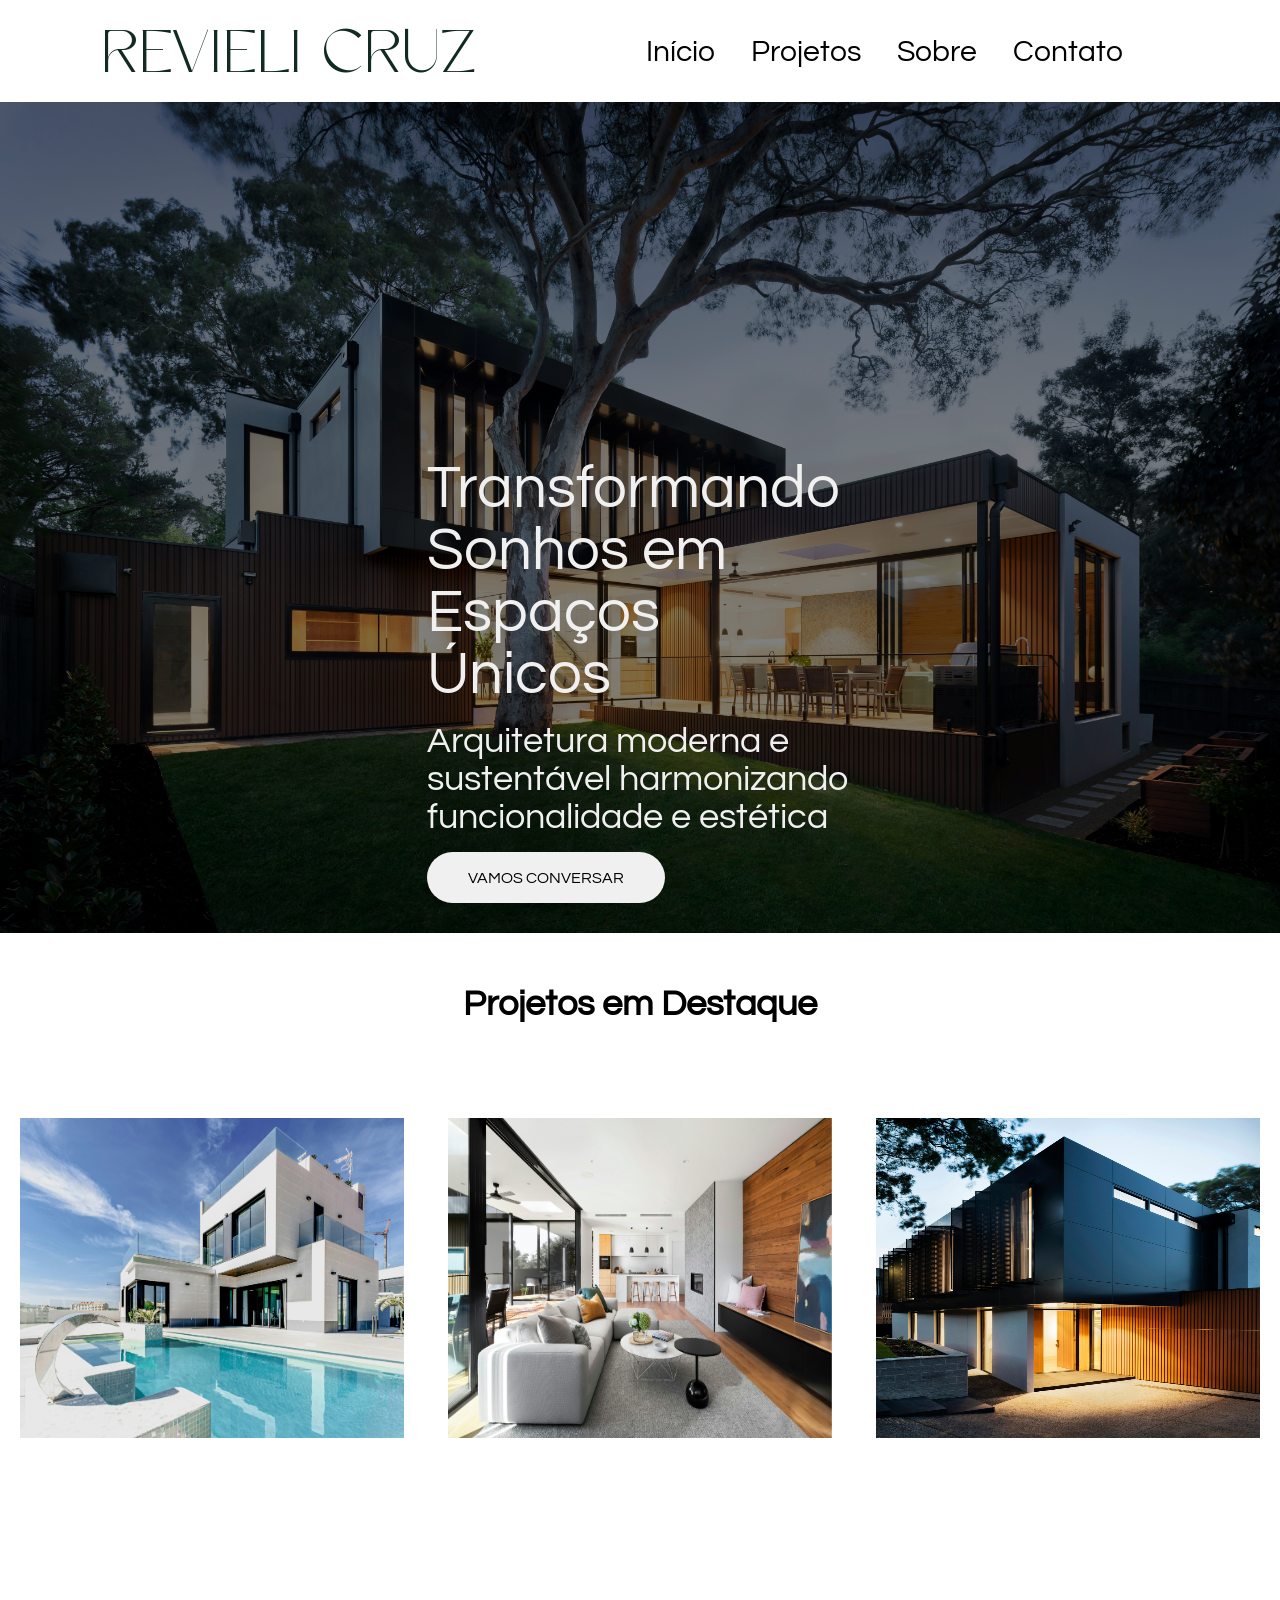
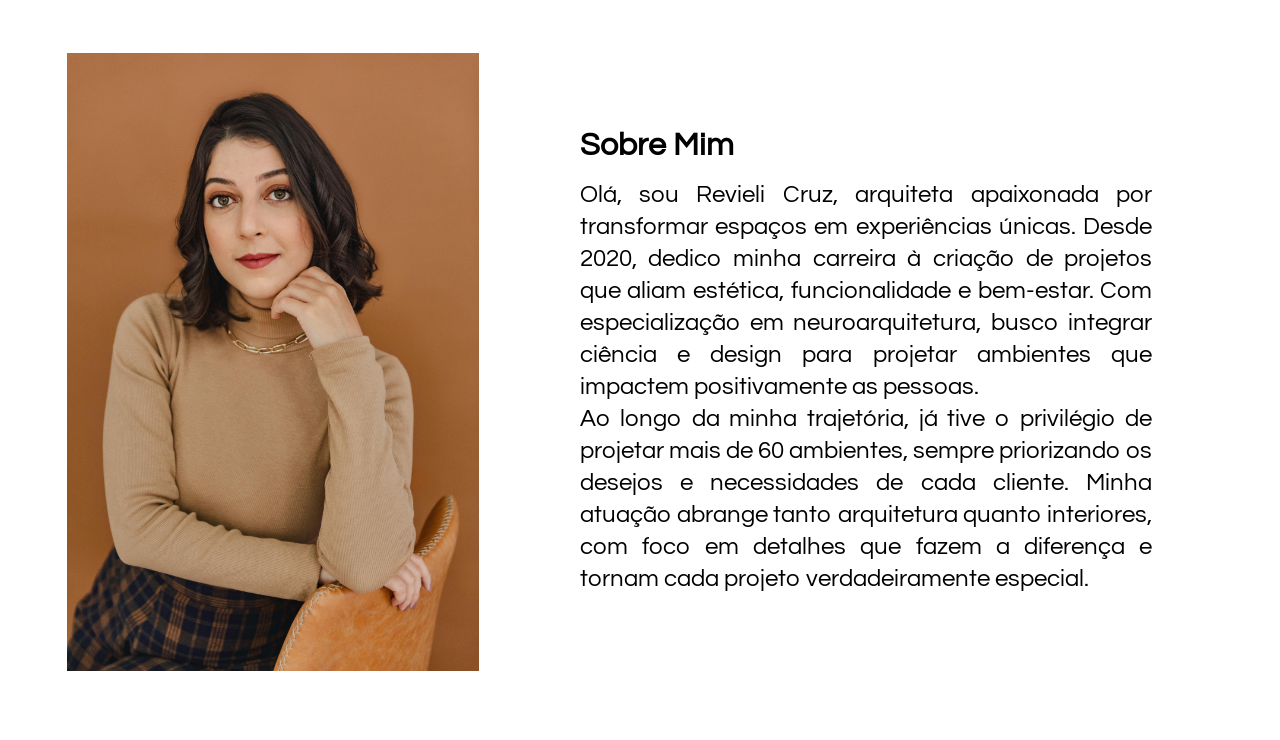
==== index.html @ 4c194ffc "Iniciando o projeto" ====
<!DOCTYPE html>
<html lang="pt-Br">
<head>
    <meta charset="UTF-8">
    <meta http-equiv="X-UA-Compatible" content="IE=edge">
    <meta name="viewport" content="width=device-width, initial-scale=1.0">
    <title>Revieli Cruz Arquitetura</title>
    <link rel="stylesheet" href="/style.css"/>
    <link rel="preconnect" href="https://fonts.googleapis.com">
    <link href="https://fonts.googleapis.com/css2?family=Questrial&display=swap" rel="stylesheet">
</head>

<body>
    <nav class="menu" id="menu">
        <a href="/#" class="logo">
             Revieli Cruz
        </a>

        <ul>
            <li><a href="#">Início</a></li>
            <li><a href="#projects">Projetos</a></li>
            <li><a href="#aboutMe">Sobre</a></li>
            <li><a href="#footer">Contato</a></li>
        </ul>
    </nav>

    <div class="home">
        <div class="background"></div>
        <div class="homeContent">

            <h1>Transformando Sonhos em Espaços Únicos</h1>
            <p>Arquitetura moderna e sustentável harmonizando funcionalidade e estética</p>
            <button class="vamosConversar">VAMOS CONVERSAR</button>
            
        </div>
    </div>

    <div class="projects" id="projects">
        <h1>Projetos em Destaque</h1>
        <div class="projetos">
            <img src="/assets/Projeto-1.jpeg" alt="Projeto 1">
            <img src="/assets/Projeto-2.jpeg" alt="Projeto 2">
            <img src="/assets/Projeto-3.jpeg" alt="Projeto 3">
        </div>
    </div>

    <div class="aboutMe" id="aboutMe">
        <img src="/assets/revieli-cruz.jpeg" alt="Foto de Revieli Cruz">
        <div class="aboutMe-Content">
            <h1>Sobre Mim</h1>
            <p>Olá, sou Revieli Cruz, arquiteta apaixonada por transformar espaços em experiências únicas. Desde 2020, dedico minha carreira à criação de projetos que aliam estética, funcionalidade e bem-estar. Com especialização em neuroarquitetura, busco integrar ciência e design para projetar ambientes que impactem positivamente as pessoas.<br>Ao longo da minha trajetória, já tive o privilégio de projetar mais de 60 ambientes, sempre priorizando os desejos e necessidades de cada cliente. Minha atuação abrange tanto arquitetura quanto interiores, com foco em detalhes que fazem a diferença e tornam cada projeto verdadeiramente especial.</p>
        </div>
        <p></p>
    </div>

    <div class="footer" id="footer">
        <h1>Entre em Contato</h1>
        <div class="socialMedia">

        </div>

        <div class="messageForm">

        </div>
        <p>© 2025 Revieli Cruz Arquitetura. Todos os direitos reservados.</p>
    </div>
    

    <script src="main.js"></script>

</body>
</html>
---- style.css ----
* {
    margin: 0;
    padding: 0;
    box-sizing: border-box;
    font-family: Questrial;
  }

  :root {
    --brand-green: #122B22;
    --brand-brown: #8D6549;
    --brand-white: #F0F0F0;
    --brand-black: #000000;
    --brand-soft-green: #41554E;


      font-size: 62.5%;

  }

  @font-face {
    font-family: 'Metanoia';
    src: url(/fonts/Metanoia/Metanoia.ttf);

  }
  
  .menu {
      display: flex;
      padding: 0;
      margin: 0;
  }

  .logo {
    text-decoration: none;
    font-size: 6rem;
    font-family: Metanoia;
    color: var(--brand-green);
  } 


.menu .logo {
    margin: 2.1131rem 0 2.1131rem 10rem;

}

ul {
    list-style: none;
    display: flex;
    margin: 3.6rem 0 3.6rem 0;
    gap: 3.6rem;
    position: absolute;
    right: 15.7rem;

}

.menu ul li {
    display: inline;
    padding: 0;
}

.menu ul li a {
    text-decoration: none;
    color: var(--brand-black);
    font-size: 3rem;
}

.menu.scrolled {
    position: fixed;
    background-color: var(--brand-green);
    transition: background-color 0.3s ease;

    width: 100%;
    padding: 0;
    margin: 0;
    z-index: 1000;
  }

  .menu.scrolled .logo {
    text-decoration: none;
    font-size: 6rem;
    font-family: Metanoia;
    color: var(--brand-brown);
    transition: color 2s ease;

  } 


  .menu.scrolled .logo {
    margin: 2.1131rem 0 2.1131rem 10rem;

}

.menu.scrolled ul {
    list-style: none;
    display: flex;
    margin: 3.6rem 0 3.6rem 0;
    gap: 3.6rem;
    position: absolute;
    right: 15.7rem;

}

.menu.scrolled ul li {
    display: inline;
    padding: 0;
}

.menu.scrolled ul li a {
    text-decoration: none;
    color: var(--brand-brown);
    font-size: 3rem;
    transition: color 0.3s ease;

}


.home {
    position: relative;
    display: flex;
    flex-direction: column;
    justify-content: center;
    text-align: left;
    width: 100%;
}

.home .background {
    background-image: url(/assets/projeto-principal.jpeg);
    background-size: cover;
    background-position: center;
    display: block;
    align-items: center;
    width: 100%;
    height: 92.3vh;
    filter: brightness(0.5);
}

.home .homeContent{
    width: calc(100% - 42.7rem);
    position: absolute;
    top: 35.6rem;
    left: 42.7rem;
    display: flex;
    flex-direction: column;
    gap: 1.6rem;
    text-align: left;
}

.home .homeContent h1 {
    font-size: 6rem;
    font-weight: normal;
    color: var(--brand-white);
    word-wrap: break-word;    
    width: 50%;
}


.home .homeContent p {
    font-size: 3.6rem;
    font-weight: lighter;
    word-wrap: break-word;
    color: var(--brand-white);
    width: 50%;
}

.home button {

    background-color: var(--brand-white);
    color: var(--brand-black);
    font-size: 1.6rem;
    
    display: flex;
    align-items: center;
    justify-content: center;
    border-radius: 4rem;
    cursor: pointer;
    border: none;
    padding: 1.6rem 3.2rem;

    height: 5.1rem;
    width: 23.8rem;

}

.home button:hover {
    background-color: var(--brand-green);
    color: var(--brand-brown);
    transition: color 0.3s ease;
}

.projects {
    width: 100%;
}

.projects h1 {
    display: flex;
    justify-content: center;
    font-size: 3.6rem;
    padding: 5.2rem 0 9.5rem 0;
}

.projects .projetos {
    display: grid;
    grid-auto-flow: column;
    gap: 4.4rem;
    justify-content: center;
    margin-bottom: 7.4rem;
    
}

.projects .projetos img{
    width: 38.4rem;
    height: 32rem;
}

.aboutMe {
    display: grid;
    grid-auto-flow: column;
    gap: 6.4rem;

}

.aboutMe img {
    margin-left: 6.7rem;
    height: 100vh;
    width: 80%;
    object-fit: contain;
}

.aboutMe .aboutMe-Content {
    width: 90%;
    display: flex;
    flex-direction: column;
    justify-content: center;
    text-align: justify;
}

.aboutMe .aboutMe-Content h1 {
    font-size: 3.2rem;
    margin-bottom: 1.7rem;

}

.aboutMe .aboutMe-Content p {
    font-size: 2.4rem;
    line-height: 3.2rem;
    
}

.footer {
    background-color: var(--brand-green);
    color: var(--brand-white);
}
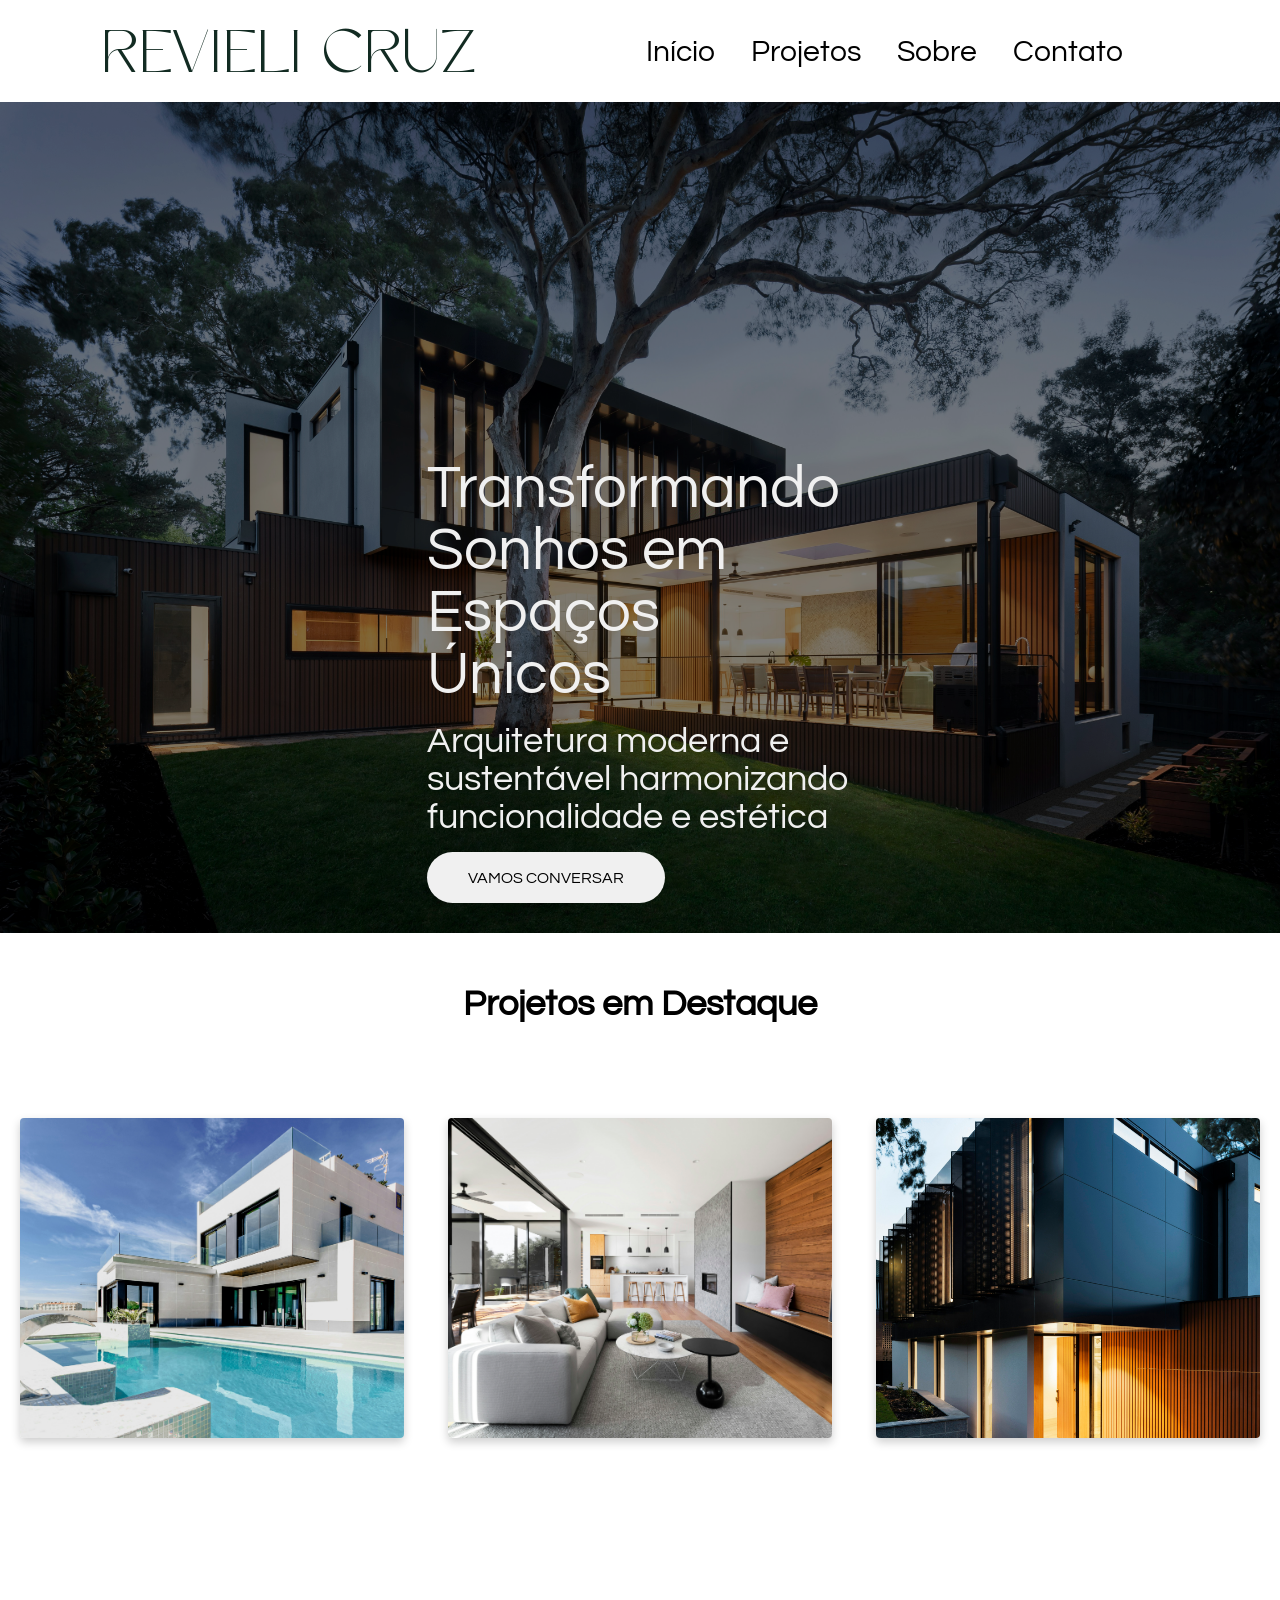
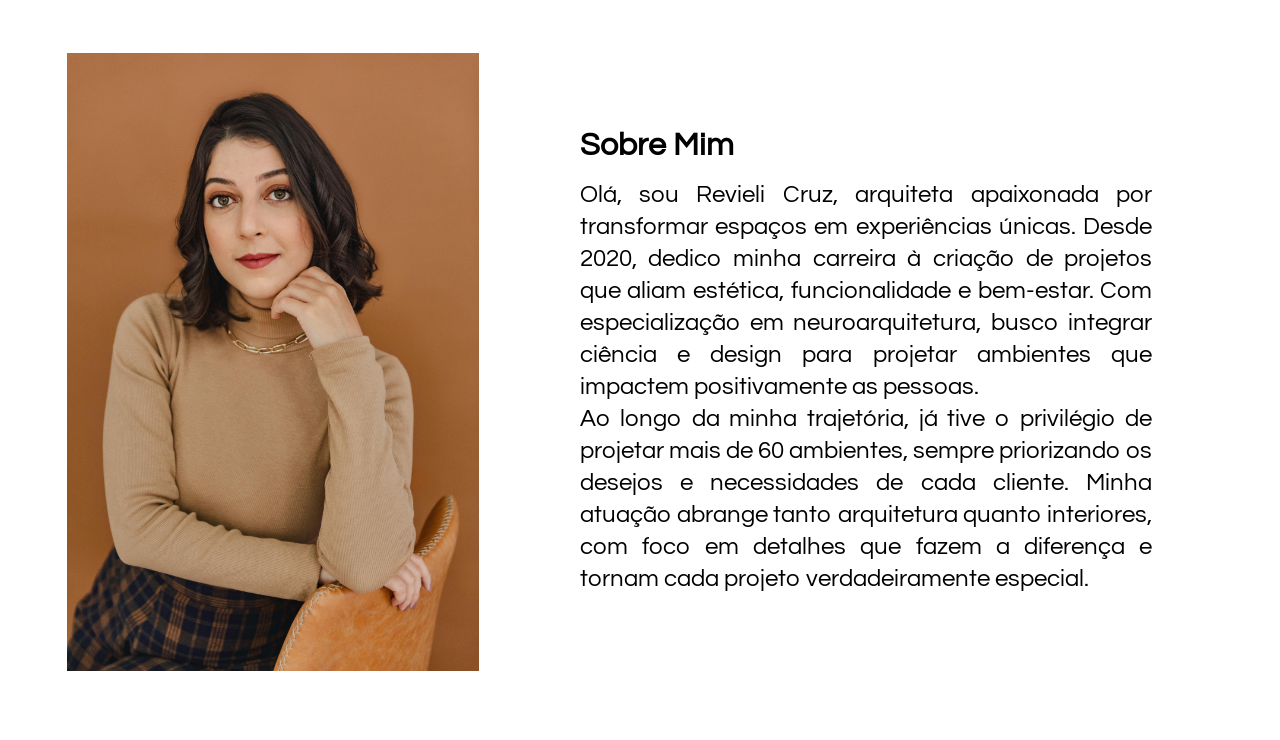
==== commit a37ab216: "Alterações nos estilos das imagens dos projetos" ====
--- a/index.html
+++ b/index.html
@@ -38,9 +38,18 @@
     <div class="projects" id="projects">
         <h1>Projetos em Destaque</h1>
         <div class="projetos">
-            <img src="/assets/Projeto-1.jpeg" alt="Projeto 1">
-            <img src="/assets/Projeto-2.jpeg" alt="Projeto 2">
-            <img src="/assets/Projeto-3.jpeg" alt="Projeto 3">
+            <div class="project-box">
+                <img src="/assets/Projeto-1.jpeg" alt="Projeto 1">
+                <div class="overlay-text">Projeto R|M</div>
+            </div>
+            <div class="project-box">
+                <img src="/assets/Projeto-2.jpeg" alt="Projeto 2">
+                <div class="overlay-text">Projeto G|A</div>
+            </div>
+            <div class="project-box">
+                <img src="/assets/Projeto-3.jpeg" alt="Projeto 3">
+                <div class="overlay-text">Projeto D|U</div>
+            </div>
         </div>
     </div>
 
--- a/style.css
+++ b/style.css
@@ -53,6 +53,7 @@
 }
 
 .menu ul li {
+    position: relative;
     display: inline;
     padding: 0;
 }
@@ -61,6 +62,30 @@
     text-decoration: none;
     color: var(--brand-black);
     font-size: 3rem;
+}
+
+.menu ul li a::after {
+    content: '';
+    position: absolute;
+    width: 0;
+    height: 0.2rem;
+    background-color: var(--brand-black);
+    left: 0;
+    bottom: 0;
+    transition: width 0.3s ease;
+    border-radius: 0.2rem;
+}
+
+.menu ul li a:hover::after {
+
+    width: 108%;
+
+}
+
+.menu ul li a:hover {
+
+    color: var(--brand-black)
+
 }
 
 .menu.scrolled {
@@ -100,6 +125,7 @@
 }
 
 .menu.scrolled ul li {
+    position: relative;
     display: inline;
     padding: 0;
 }
@@ -112,6 +138,29 @@
 
 }
 
+.menu.scrolled ul li a::after {
+    content: '';
+    position: absolute;
+    width: 0;
+    height: 0.2rem;
+    background-color: var(--brand-brown);
+    left: 0;
+    bottom: 0;
+    transition: width 0.3s ease;
+    border-radius: 0.2rem;
+}
+
+.menu.scrolled ul li a:hover::after {
+
+    width: 108%;
+
+}
+
+.menu.scrolled ul li a:hover {
+
+    color: var(--brand-brown)
+
+}
 
 .home {
     position: relative;
@@ -206,9 +255,45 @@
     
 }
 
-.projects .projetos img{
+
+.project-box {
+    position: relative;
     width: 38.4rem;
     height: 32rem;
+    overflow: hidden;
+    border-radius: 0.4rem;
+    box-shadow: 0 0.4rem 1rem #00000033;
+}
+
+.project-box img {
+    width: 100%;
+    height: 100%;
+    object-fit: cover;
+    transition: transform 0.5s ease;
+}
+
+.project-box .overlay-text {
+    position: absolute;
+    bottom: 0;
+    left: 0;
+    width: 100%;
+    padding: 2rem;
+    background-color: #00000022;
+    color: var(--brand-white);
+    font-size: 2rem;
+    text-align: left;
+    opacity: 0;
+    transform: translateY(100%);
+    transition: opacity 0.3s ease, transform 0.3s ease;
+}
+
+.project-box:hover img {
+    transform: scale(1.1);
+}
+
+.project-box:hover .overlay-text {
+    opacity: 1;
+    transform: translateY(0);
 }
 
 .aboutMe {
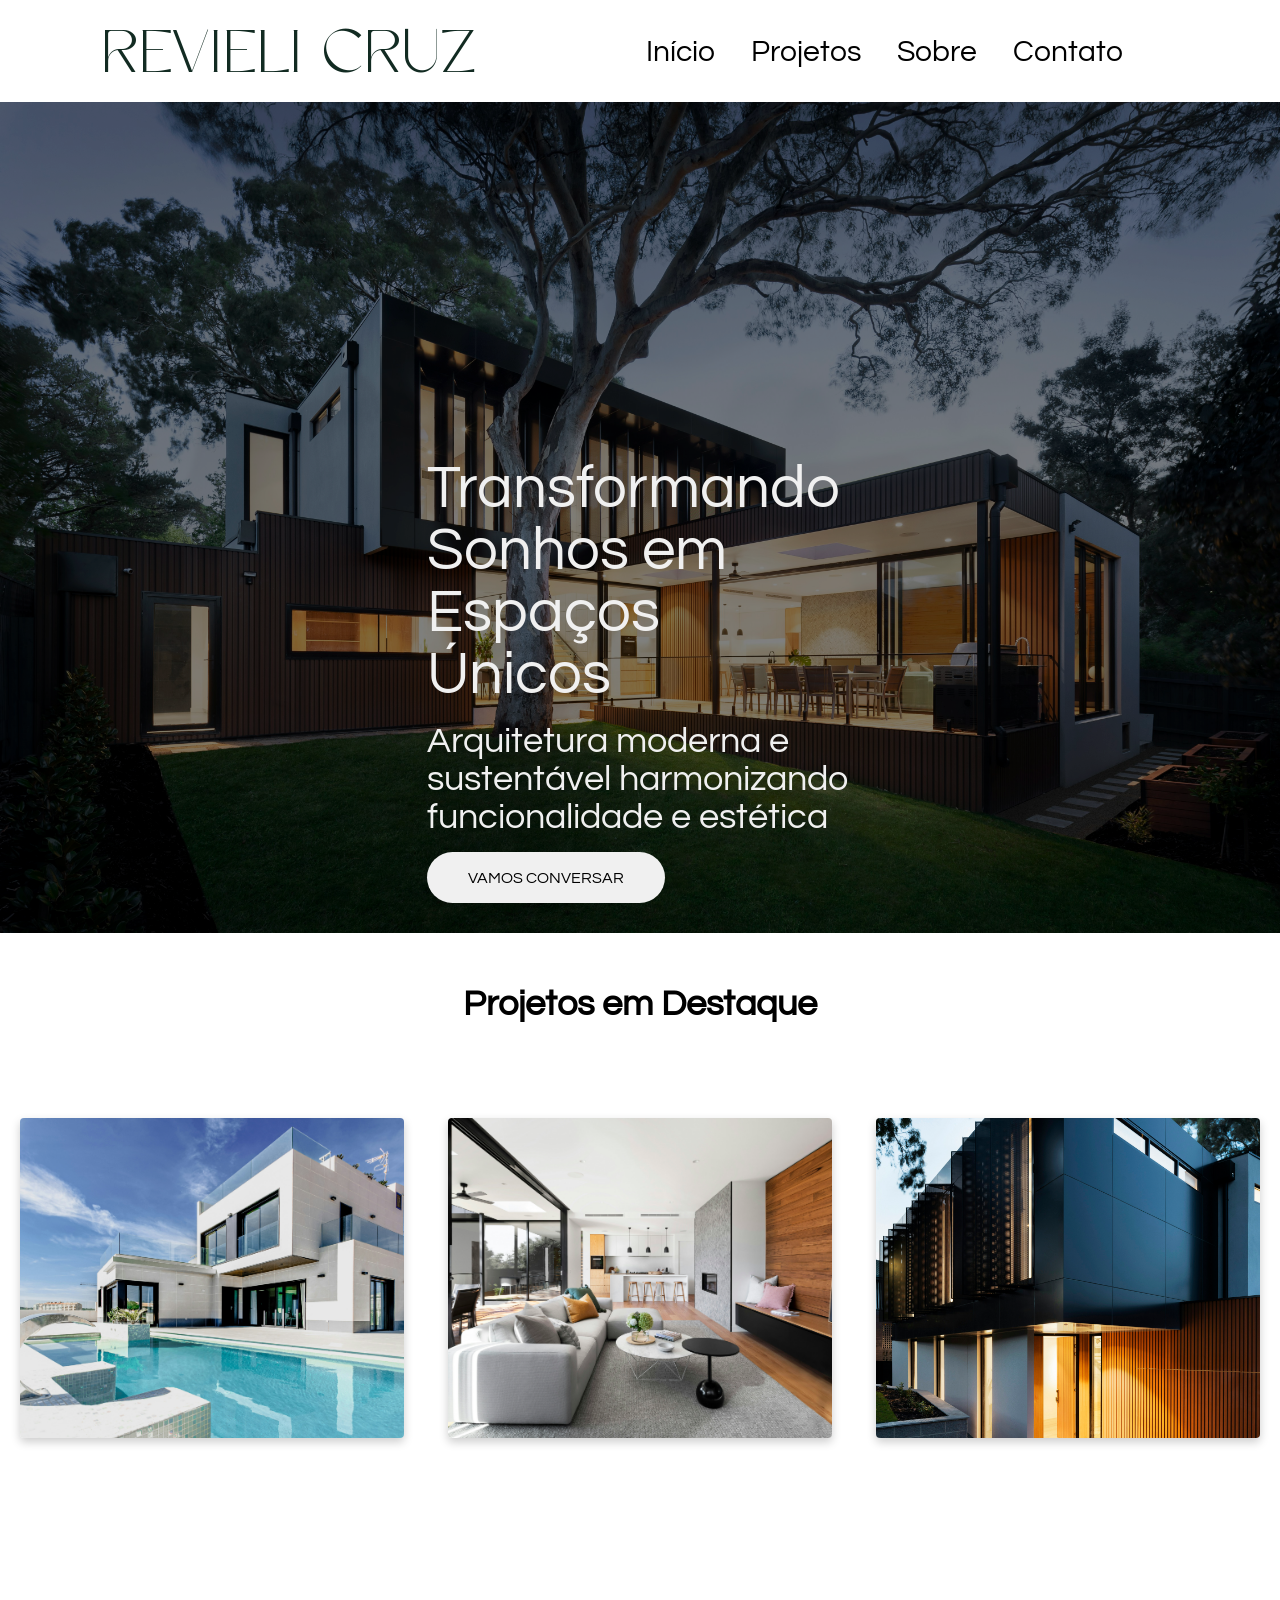
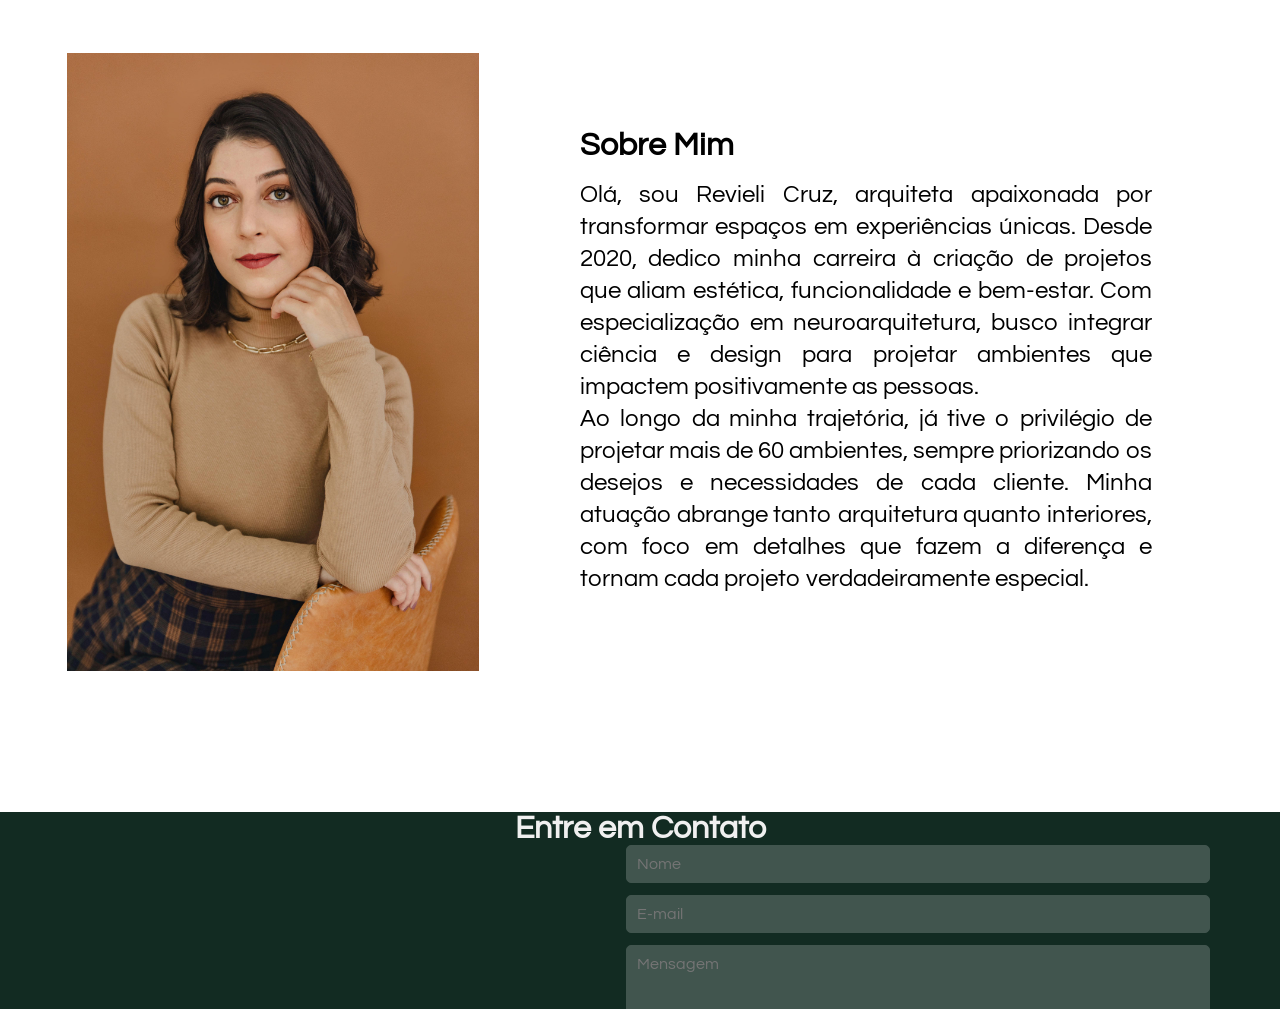
==== commit 54328fe2: "Criando footer" ====
--- a/index.html
+++ b/index.html
@@ -69,7 +69,15 @@
         </div>
 
         <div class="messageForm">
-
+            <form action="#" method="post">
+                <input type="text" id="name" name="name" placeholder="Nome" required>
+        
+                <input type="email" id="email" name="email" placeholder="E-mail" required>
+        
+                <textarea id="message" name="message" rows="5" placeholder="Mensagem" required></textarea>
+        
+                <button type="submit">Enviar Mensagem</button>
+            </form>
         </div>
         <p>© 2025 Revieli Cruz Arquitetura. Todos os direitos reservados.</p>
     </div>
--- a/style.css
+++ b/style.css
@@ -331,6 +331,60 @@
 }
 
 .footer {
+
+    font-size: 1.6rem;
+
+    text-align: center;
+
     background-color: var(--brand-green);
     color: var(--brand-white);
-}
+
+}
+
+.footer p {
+    font-size: 1.6rem;
+}
+
+.messageForm {
+    display: flex;
+    justify-content: flex-end;
+    margin-right: 7rem;
+}
+
+.messageForm form {
+    display: flex;
+    flex-direction: column;
+    gap: 1.2rem;
+    width: 100%;
+    max-width: 58.4rem;
+}
+
+.messageForm form input,
+.messageForm form textarea {
+    font-size: 1.6rem;
+ 
+}
+
+.messageForm input,
+.messageForm textarea,
+.messageForm button {
+    width: 100%;
+    padding: 1rem;
+    border-radius: 0.5rem;
+    border: 0.1rem solid var(--brand-soft-green);
+    font-size: 1rem;
+    background-color: var(--brand-soft-green);
+}
+
+.messageForm button {
+    background-color: #F0F0F0;
+    color: #000000;
+    border: none;
+    cursor: pointer;
+    transition: background-color 0.3s ease;
+    font-size: 1.6rem;
+}
+
+.messageForm button:hover {
+    background-color: #bbb3b3;
+}
